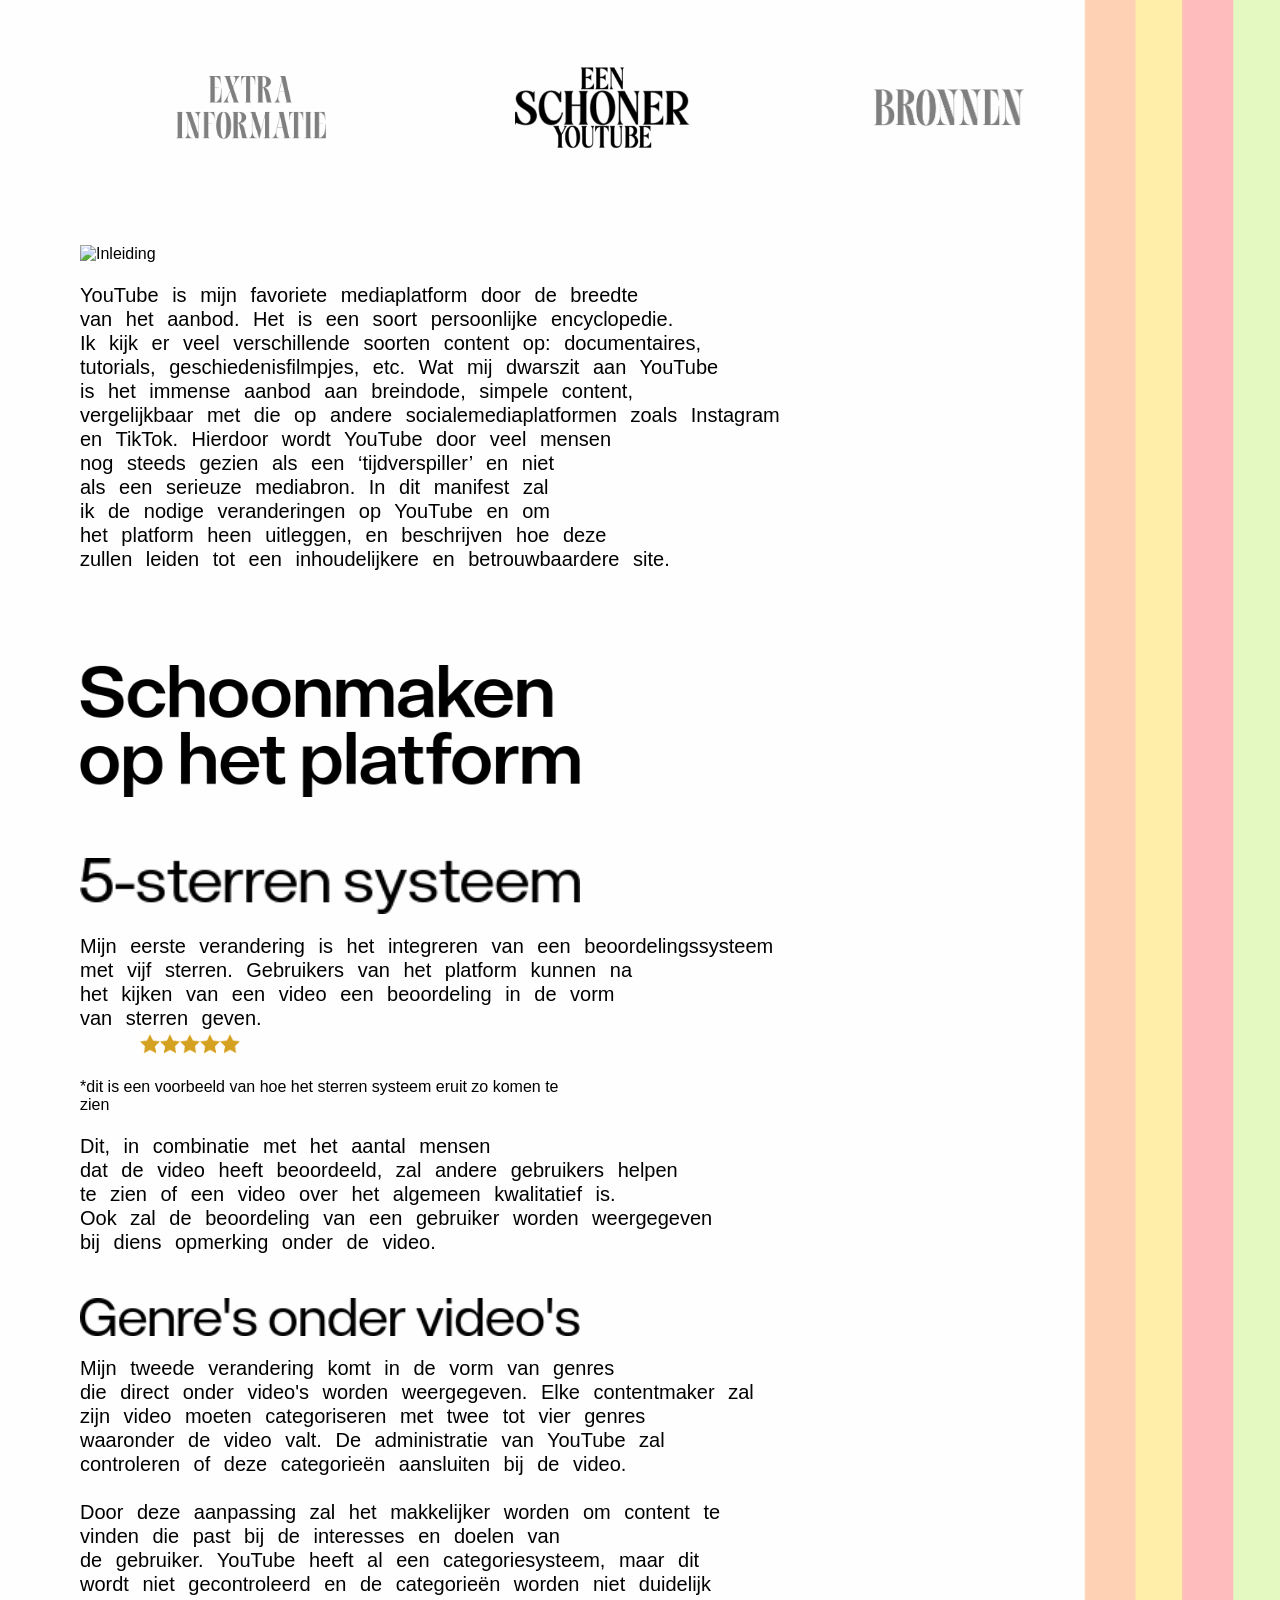
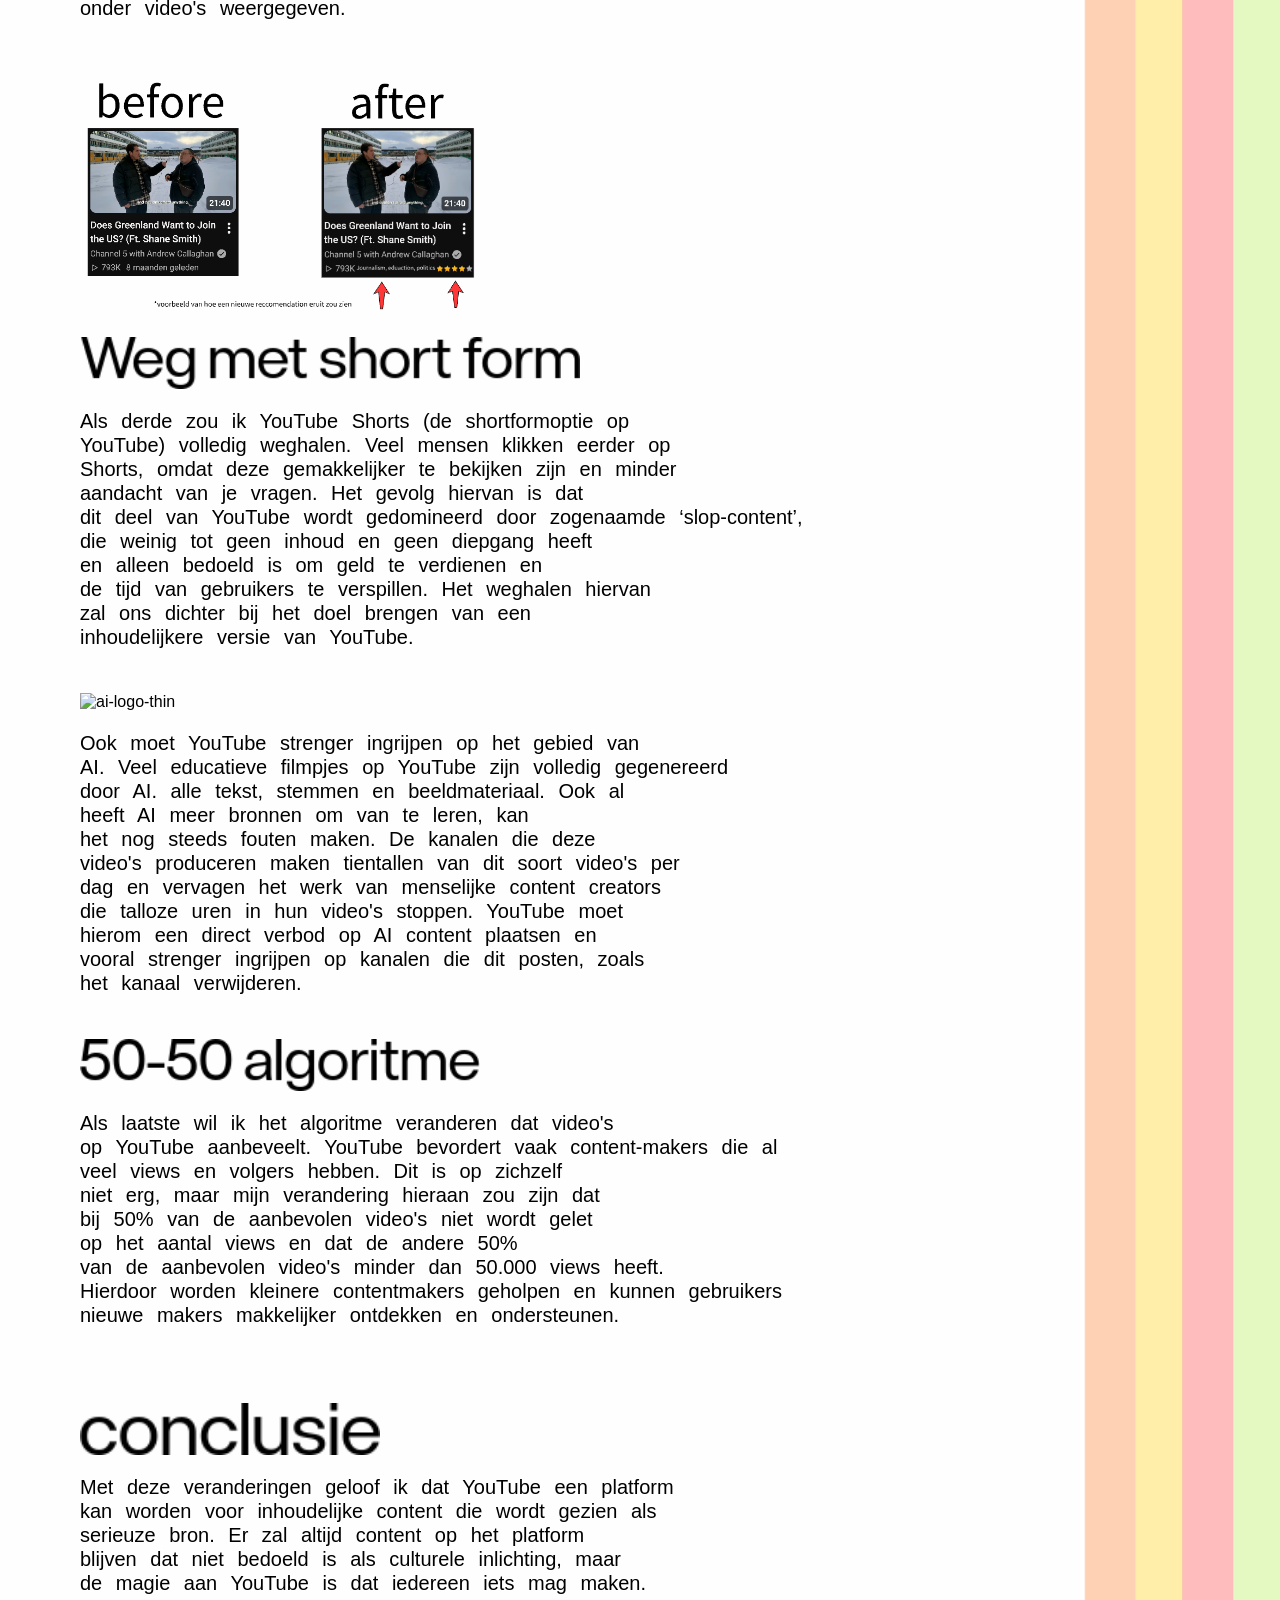
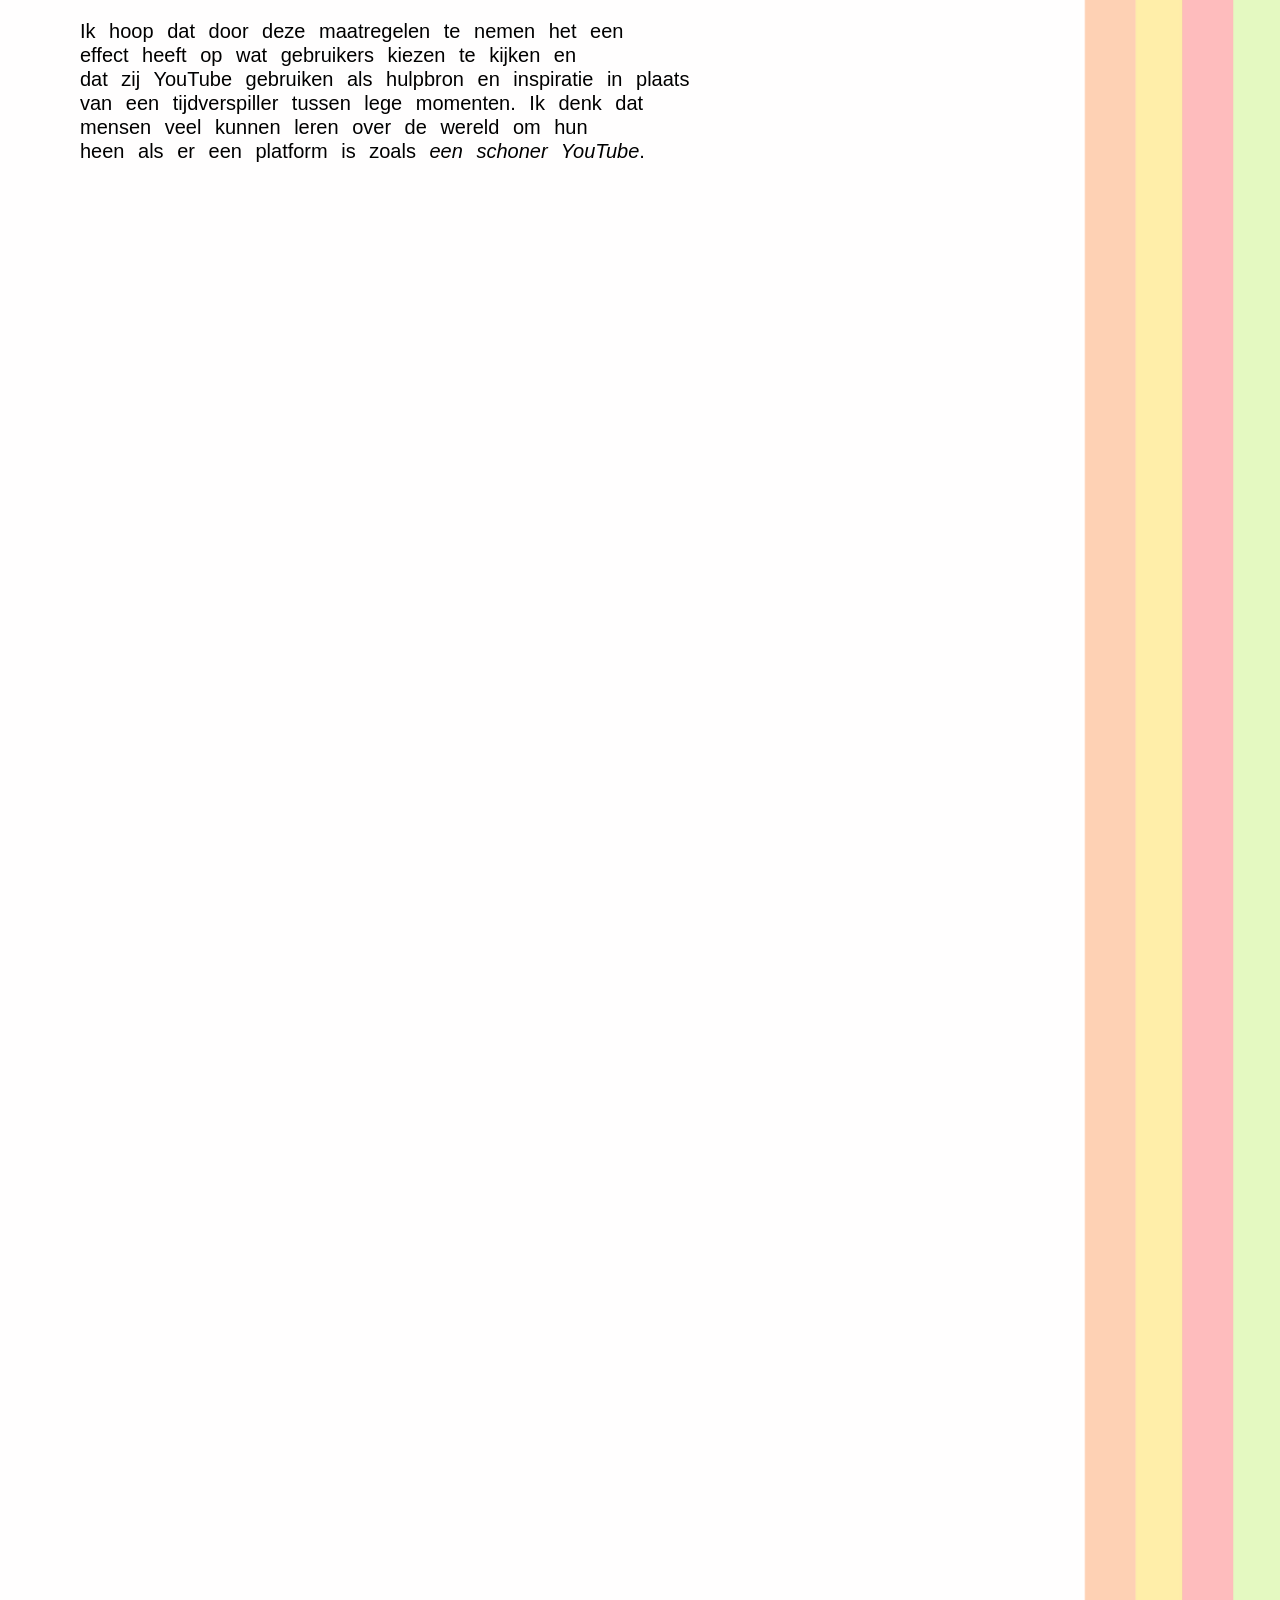
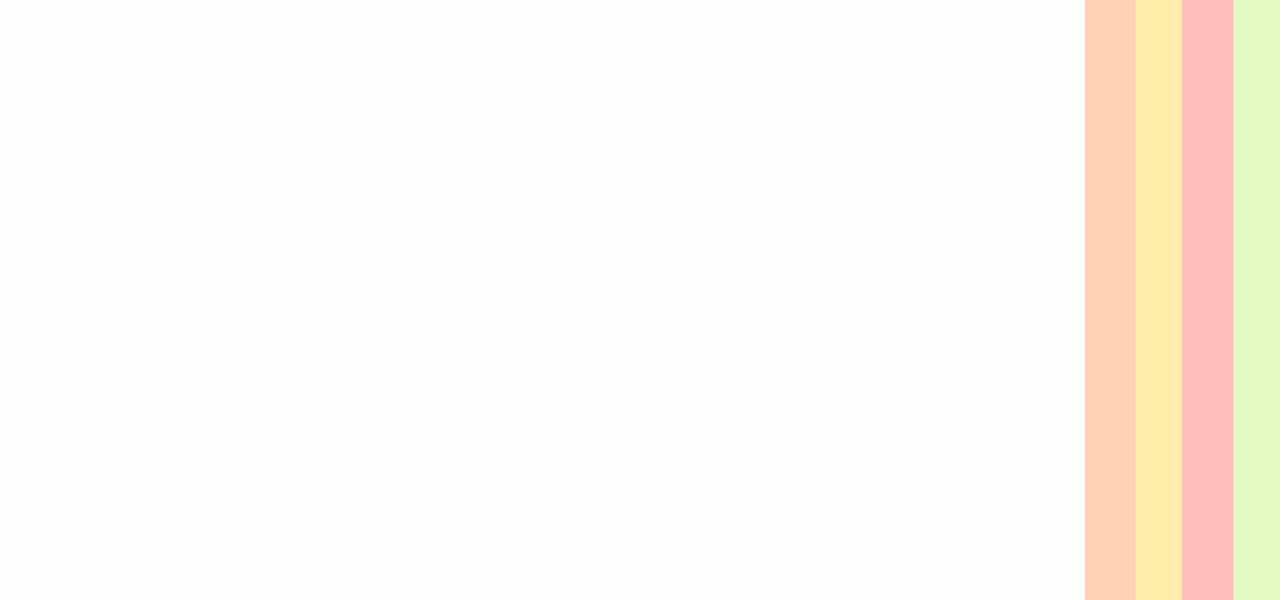
==== index.html @ d09ace18 "Add files via upload" ====
<!DOCTYPE html>
<html lang="nl">
<head>
    <meta charset="UTF-8">
    <meta name="viewport" content="width=device-width, initial-scale=1.0">
    <title>Een schoner YouTube</title>
<link rel="stylesheet" href="css/styles.css">
    
</head>
<body>
    
<a href="informatie.html"><img class="header-img nav-img" src="images/INFORMATIE.png" alt="Informatie"></a> 
<a href="index.html"> </a><img class="header-img logo" src="images/EEN SCHONER YOUTUBE LOGO HEADER.png" alt="Een schoner YouTube Logo">
<a href="bronnen.html"><img class="header-img nav-img" src="images/BRONNEN.png" alt="Bronnen"></a> 
<img class="kleurbalk" src="images/kleurbalk.jpg" alt="">

    <div><img class= "inleiding" src="images/inleiding.png" alt="Inleiding"></div> <!-- counted the words and looked at the word length to make sure all the lines were almost the same length -->
    <p class="general-tekst"> 
YouTube is mijn favoriete mediaplatform door de breedte<br>
van het aanbod. Het is een soort persoonlijke encyclopedie.<br>
Ik kijk er veel verschillende soorten content op: documentaires,<BR>
tutorials, geschiedenisfilmpjes, etc. Wat mij dwarszit aan YouTube<br>
is het immense aanbod aan breindode, simpele content,<br>
vergelijkbaar met die op andere socialemediaplatformen zoals Instagram<br>
en TikTok. Hierdoor wordt YouTube door veel mensen<br>
nog steeds gezien als een ‘tijdverspiller’ en niet<br>
als een serieuze mediabron. In dit manifest zal<BR>
ik de nodige veranderingen op YouTube en om<br>
het platform heen uitleggen, en beschrijven hoe deze<br>
zullen leiden tot een inhoudelijkere en betrouwbaardere site.
</p> <br><br><br>
    <div><img class= "kopjes" src="images/schoonmakenop.png" alt="schoonmakenop"> <br><br> <!--this head uses the same class as the others, i just made the others a bit smaller-->
    <img class= "kopjes" src="images/5-sterren-thin.png" alt="5-sterren-thin"></div>
     <p class="general-tekst">
Mijn eerste verandering is het integreren van een beoordelingssysteem<br>
met vijf sterren. Gebruikers van het platform kunnen na<br>
het kijken van een video een beoordeling in de vorm<br>
van sterren geven. <br><img class="sterren" src="images/5-sterren.png" alt="sterren">
<p class="extra-info-bij-sterren"> *dit is een voorbeeld van hoe het sterren systeem eruit zo komen te zien</p>
<p class="general-tekst">Dit, in combinatie met het aantal mensen<br>
dat de video heeft beoordeeld, zal andere gebruikers helpen<br>
te zien of een video over het algemeen kwalitatief is.<br>
Ook zal de beoordeling van een gebruiker worden weergegeven<br>
bij diens opmerking onder de video.<br><br> </p>
<img class= "kopjes" src="images/genres-logo-thin.png" alt="genres-logo-thin"></div>
<p class="general-tekst">Mijn tweede verandering komt in de vorm van genres<br>
die direct onder video's worden weergegeven. Elke contentmaker zal<br>
zijn video moeten categoriseren met twee tot vier genres<br>
waaronder de video valt. De administratie van YouTube zal<br>
controleren of deze categorieën aansluiten bij de video. <br><br>
Door deze aanpassing zal het makkelijker worden om content te<br>
vinden die past bij de interesses en doelen van<br>
de gebruiker. YouTube heeft al een categoriesysteem, maar dit<br>
wordt niet gecontroleerd en de categorieën worden niet duidelijk<br>
onder video's weergegeven.<br><br> </p>
<img class="thumbnail" src="images/before-after-thumbnail.png" alt="short-form-thumbnail">
<img class= "kopjes" src="images/short-form-logo-thin.png" alt="short-form-logo-thin"></div>
<p class="general-tekst">Als derde zou ik YouTube Shorts (de shortformoptie op<br>
YouTube) volledig weghalen. Veel mensen klikken eerder op<br>
Shorts, omdat deze gemakkelijker te bekijken zijn en minder<br>
aandacht van je vragen. Het gevolg hiervan is dat<br>
dit deel van YouTube wordt gedomineerd door zogenaamde ‘slop-content’,<br>
die weinig tot geen inhoud en geen diepgang heeft<br>
en alleen bedoeld is om geld te verdienen en<br>
de tijd van gebruikers te verspillen. Het weghalen hiervan<br>
zal ons dichter bij het doel brengen van een<br>
inhoudelijkere versie van YouTube.<br><br>
</p>
<img class= "kopjes2" src="images/ai-logo-thin.png" alt="ai-logo-thin"></div>
<p class="general-tekst"> Ook moet YouTube strenger ingrijpen op het gebied van<br>
AI. Veel educatieve filmpjes op YouTube zijn volledig gegenereerd<br>
door AI. alle tekst, stemmen en beeldmateriaal. Ook al<br>
heeft AI meer bronnen om van te leren, kan<br>
het nog steeds fouten maken. De kanalen die deze<br>
video's produceren maken tientallen van dit soort video's per<br>
dag en vervagen het werk van menselijke content creators<br>
die talloze uren in hun video's stoppen. YouTube moet<br>
hierom een direct verbod op AI content plaatsen en<br>
vooral strenger ingrijpen op kanalen die dit posten, zoals<br>
het kanaal verwijderen.<br><br> </p>
<img class= "kopjes3" src="images/50-50-logo-thin.png" alt="50-50-logo-thin"></div>
<p class="general-tekst"> Als laatste wil ik het algoritme veranderen dat video's<br>
op YouTube aanbeveelt. YouTube bevordert vaak content-makers die al<br>
veel views en volgers hebben. Dit is op zichzelf<br>
niet erg, maar mijn verandering hieraan zou zijn dat<br>
bij 50% van de aanbevolen video's niet wordt gelet<br>
op het aantal views en dat de andere 50%<br>
van de aanbevolen video's minder dan 50.000 views heeft.<br>
Hierdoor worden kleinere contentmakers geholpen en kunnen gebruikers<br>
nieuwe makers makkelijker ontdekken en ondersteunen.</p>
<BR><BR>
   <div><img class= "kopjes2" src="images/conclusie-logo-thin.png" alt="conclusie-logo-thin"></div>
     <p class="general-tekst">Met deze veranderingen geloof ik dat YouTube een platform<br>
kan worden voor inhoudelijke content die wordt gezien als<br>
serieuze bron. Er zal altijd content op het platform<br>
blijven dat niet bedoeld is als culturele inlichting, maar<br>
de magie aan YouTube is dat iedereen iets mag maken.<br><br>
Ik hoop dat door deze maatregelen te nemen het een <br>
effect heeft op wat gebruikers kiezen te kijken en<br>
dat zij YouTube gebruiken als hulpbron en inspiratie in plaats<br>
van een tijdverspiller tussen lege momenten. Ik denk dat<br>
mensen veel kunnen leren over de wereld om hun<br>
heen als er een platform is zoals <i>een schoner YouTube</i>.
        <br>
 <br>
  <br>
   <br>
   <a href="#top" class="arrow-link"><img class="arrow" src="images/arrow_up.png" alt="Arrow up"></a>
</body>
</html>
---- css/styles.css ----
body {
  background-color: #fffefe;  /* i didnt liekt the backrgound with the tekst to be fully white so i made it slightly off white */
  padding: 20px 100px 20px 20px; 
  margin: 0;
  text-align: center;
  font-family: 'Mulish', sans-serif;
  position: relative;
   cursor: url('../images/youtube-cursors.png') 0 0, auto; /*this the custom cursor i made*/
}
a, a img {
  cursor: url('../images/youtube-cursors.png') 0 0, pointer;
}
h1 {
  font-size: 50px;
  margin-top: 20px;
  margin-bottom: 20px;
}
.header-img {
  display: inline-block;
  vertical-align: middle;
  width: 200px;
  max-width: 200px;
  height: auto;
  margin: 30px 20px 80px;
  transition: transform 0.3s ease, opacity 0.3s ease;
}
.header-img:hover {
  transform: scale(1.1);
}
.nav-img {
  opacity: 0.5;
  width: 150px;
  max-width: 150px;
  margin: 30px 150px 80px;
}
.nav-img:hover {
  opacity: 1;
}
.kleurbalk {
  position: absolute;
  top: 0;
  right: 0;
  height: 600vh;
  width: 200px;
  z-index: 20;
  object-fit: fill;
}
.inleiding {
  display: block;
  margin-left: 60px;
  text-align: left;
  width: 200px;
  height: auto;
  transition: transform 0.3s ease;
  transform-origin: left center;
}
.kopjes {
  display: block;
  margin-top: 20px;
  margin-bottom: 5px;
  margin-left: 60px;
  text-align: left;
  width: 500px;
  height: auto;
  transition: transform 0.3s ease;
  transform-origin: left center;
}
.kopjes2 { /*this was for the header about ai, i made it samller because it was too big and the other headers were smaller*/
  display: block;
  margin-top: 20px;
  margin-bottom: 5px;
  margin-left: 60px;
  text-align: left;
  width: 300px;
  height: auto;
  transition: transform 0.3s ease;
  transform-origin: left center;
}
.kopjes3 { /*same as the one before but this was for the header about 50-50, i made it smaller because it was too big and the other headers were smaller*/
  display: block;
  margin-top: 20px;
  margin-bottom: 5px;
  margin-left: 60px;
  text-align: left;
  width: 400px;
  height: auto;
  transition: transform 0.3s ease;
  transform-origin: left center;
}
.kopjes:hover {
  transform: scale(1.05);
}
.kopjes2:hover {
  transform: scale(1.05);
}.kopjes3:hover {
  transform: scale(1.05);
}
.inleiding:hover {
  transform: scale(1.05);
}

.general-tekst {
  margin-left: 60px;
  line-height: 1.2;
  margin-top: 20px;
  margin-bottom: 20px;
  text-align: left;
  font-size: 20px;
  word-spacing: 0.4em;
  transition: transform 0.3s ease;
  transform-origin: left center;
}
.general-tekst:hover {
  transform: scale(1.01);
}
.sterren {
    display: block;
    margin-left: 60px;
    width: 100px;
    height: auto;
}
.thumbnail {
  display: block;
  margin-left: 60px;
  text-align: left;
  width: 400px;
  height: auto;
  transition: transform 0.3s ease;
  transform-origin: left center;
  
}
.thumbnail:hover {
  transform: scale(1.2);
}
.logo.fade {
  opacity: 0.5;
}

.logo.fade:hover {
  opacity: 1;
}
.nav-img.current {
  opacity: 1;
  cursor: default;
}
.arrow-link {
  display: block;
  text-decoration: none;
  cursor: pointer;
}
.arrow {
   display: block;
  margin-left: 1000px;
  text-align: right;
  width: 100px;
  height: auto;
  transition: transform 0.3s ease;
  transform-origin: left center;
  opacity: 0.5;
}
.arrow:hover{
    transform: scale(1.1);
     opacity: 1;
    
}
.extra-info-bij-sterren {
  display: block;
  margin-left: 60px;
  text-align: left;
  width: 500px;
  height: auto;
  transition: transform 0.3s ease;
  transform-origin: left center;
}
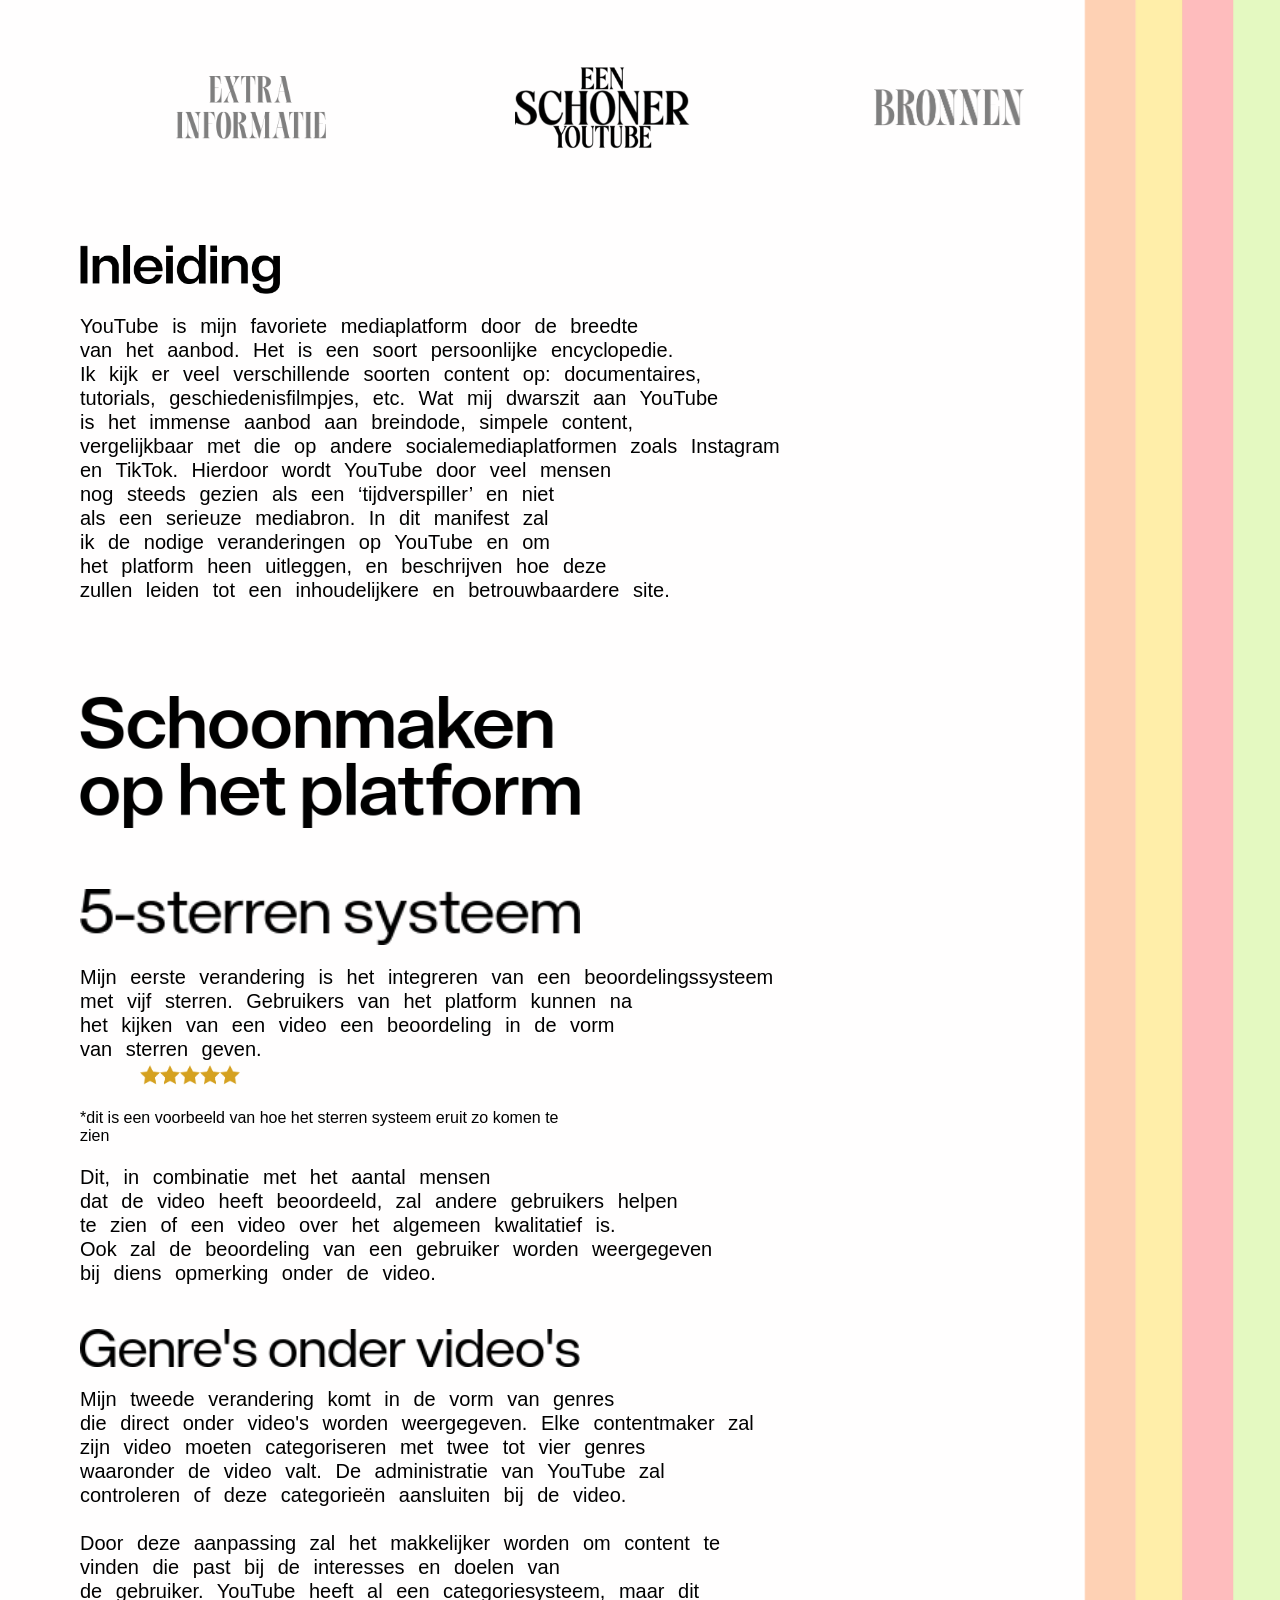
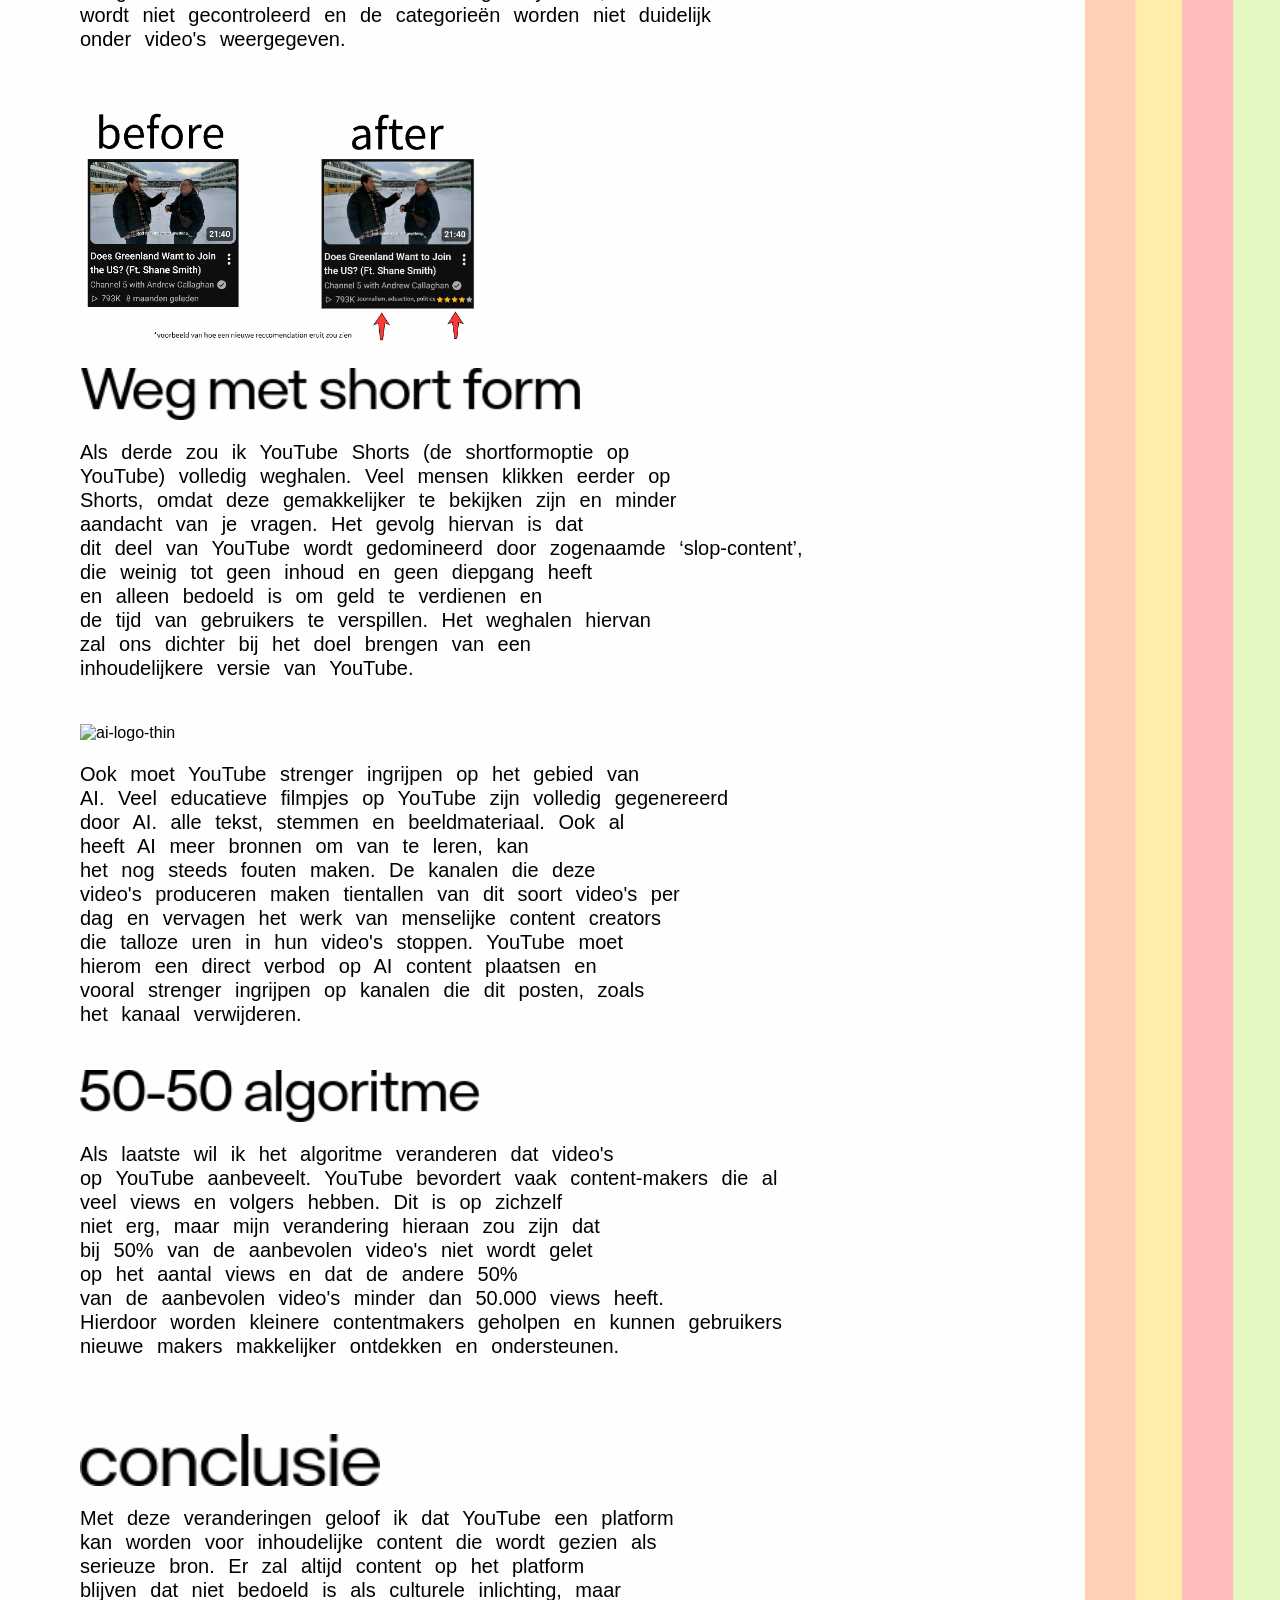
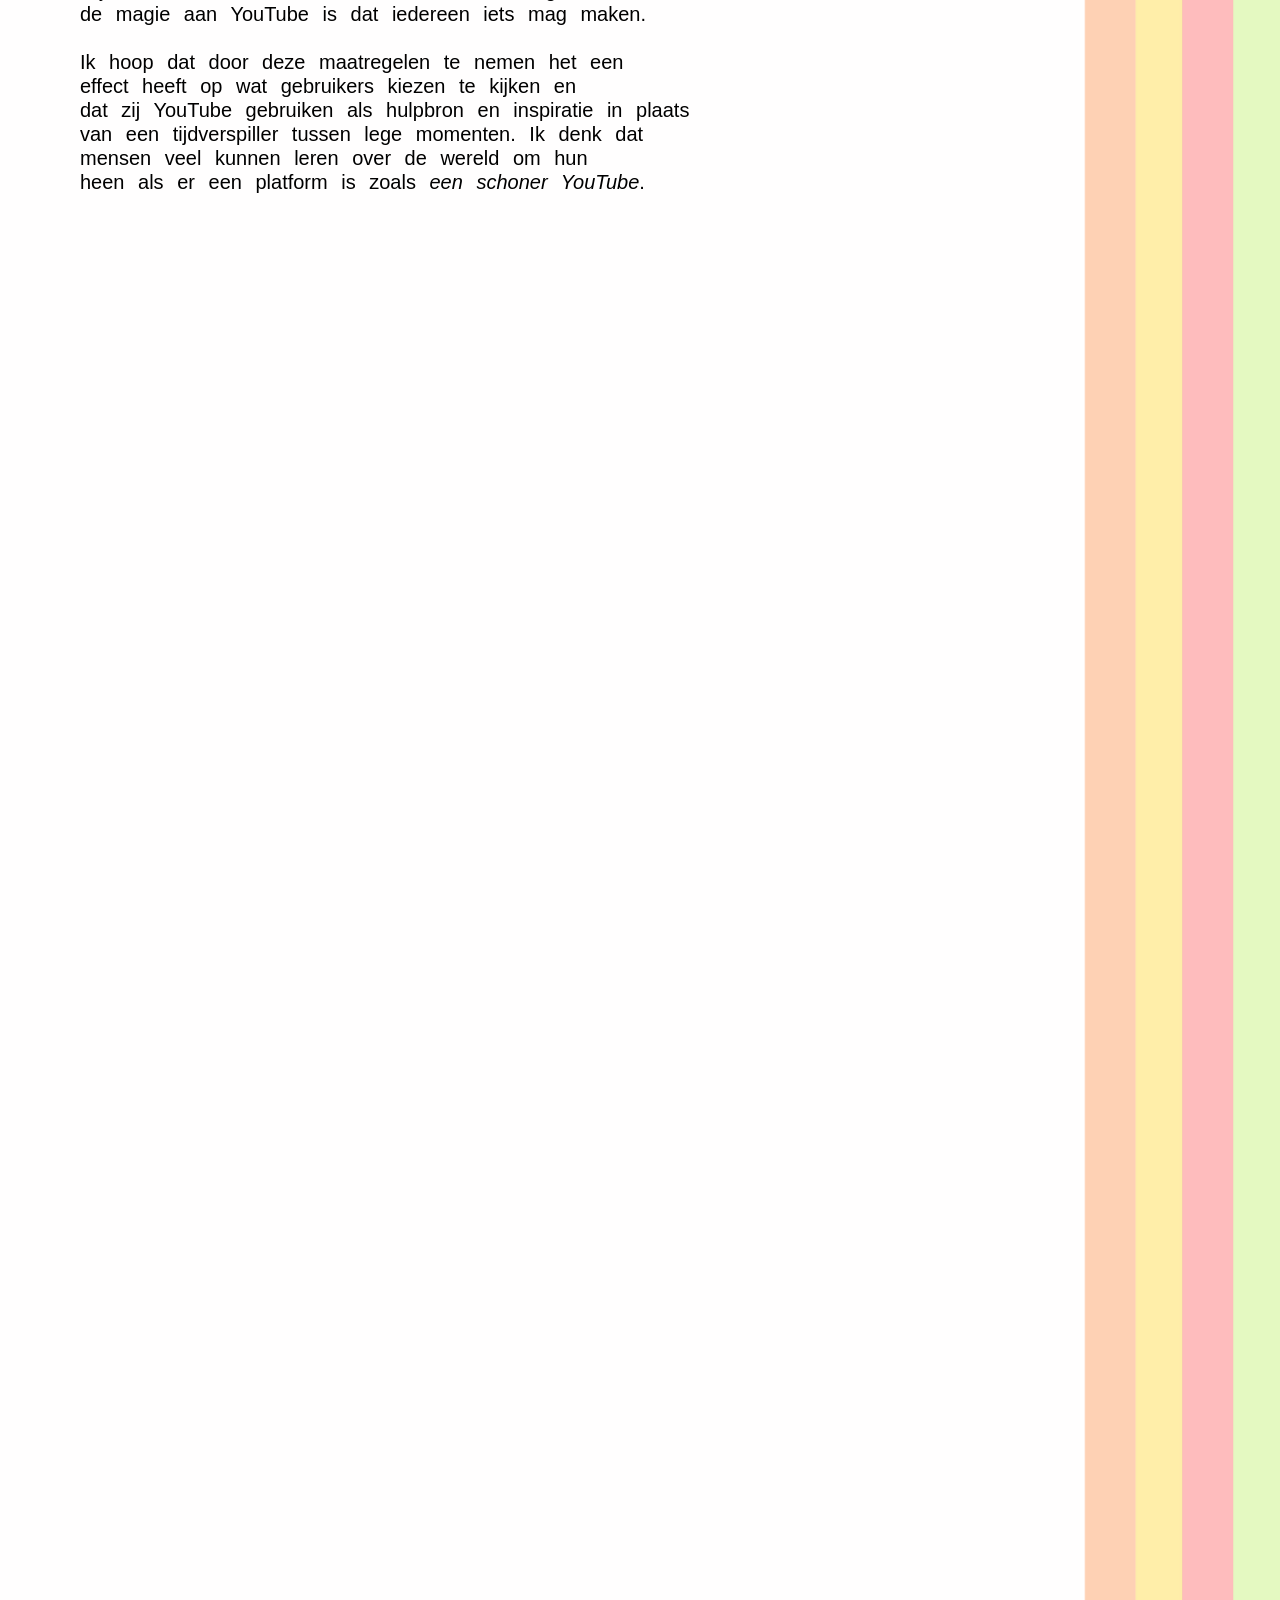
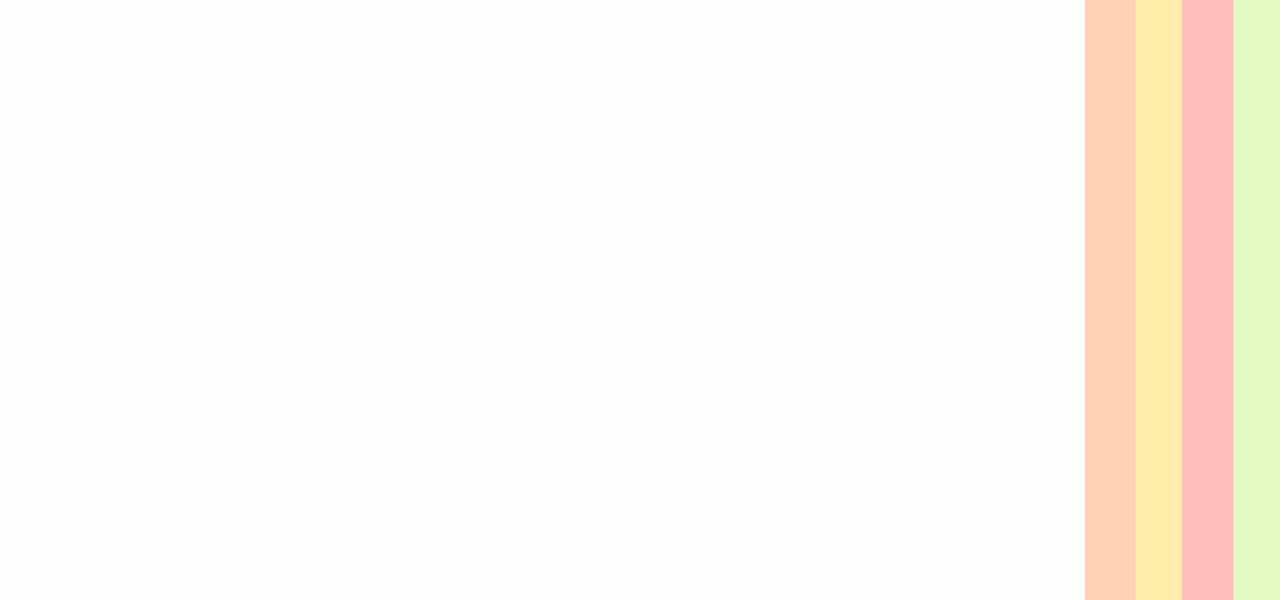
==== commit 44b2f49c: "Update image filenames to match casing" ====
--- a/index.html
+++ b/index.html
@@ -14,7 +14,7 @@
 <a href="bronnen.html"><img class="header-img nav-img" src="images/BRONNEN.png" alt="Bronnen"></a> 
 <img class="kleurbalk" src="images/kleurbalk.jpg" alt="">
 
-    <div><img class= "inleiding" src="images/inleiding.png" alt="Inleiding"></div> <!-- counted the words and looked at the word length to make sure all the lines were almost the same length -->
+    <div><img class= "inleiding" src="images/INLEIDING.png" alt="Inleiding"></div> <!-- counted the words and looked at the word length to make sure all the lines were almost the same length -->
     <p class="general-tekst"> 
 YouTube is mijn favoriete mediaplatform door de breedte<br>
 van het aanbod. Het is een soort persoonlijke encyclopedie.<br>
@@ -66,7 +66,7 @@
 zal ons dichter bij het doel brengen van een<br>
 inhoudelijkere versie van YouTube.<br><br>
 </p>
-<img class= "kopjes2" src="images/ai-logo-thin.png" alt="ai-logo-thin"></div>
+<img class= "kopjes2" src="/.images/AI-LOGO-THIN.png" alt="ai-logo-thin"></div>
 <p class="general-tekst"> Ook moet YouTube strenger ingrijpen op het gebied van<br>
 AI. Veel educatieve filmpjes op YouTube zijn volledig gegenereerd<br>
 door AI. alle tekst, stemmen en beeldmateriaal. Ook al<br>
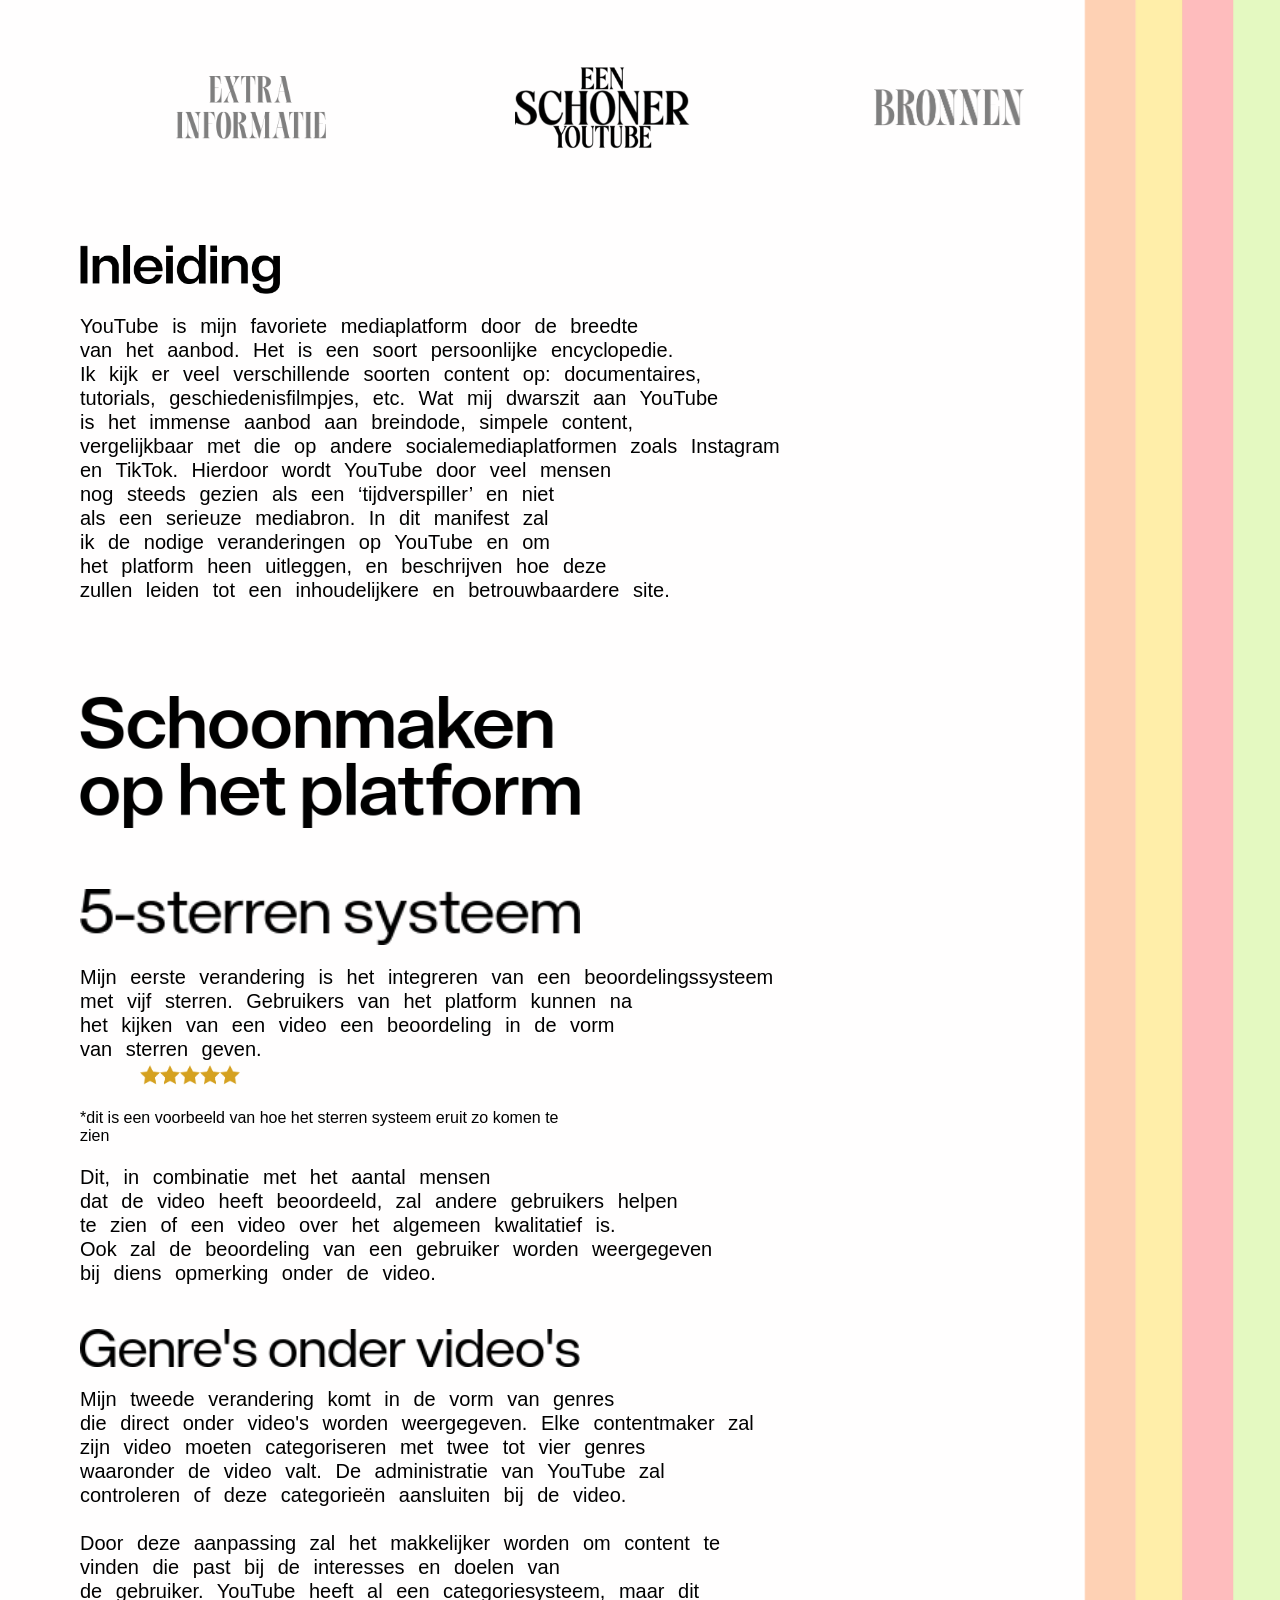
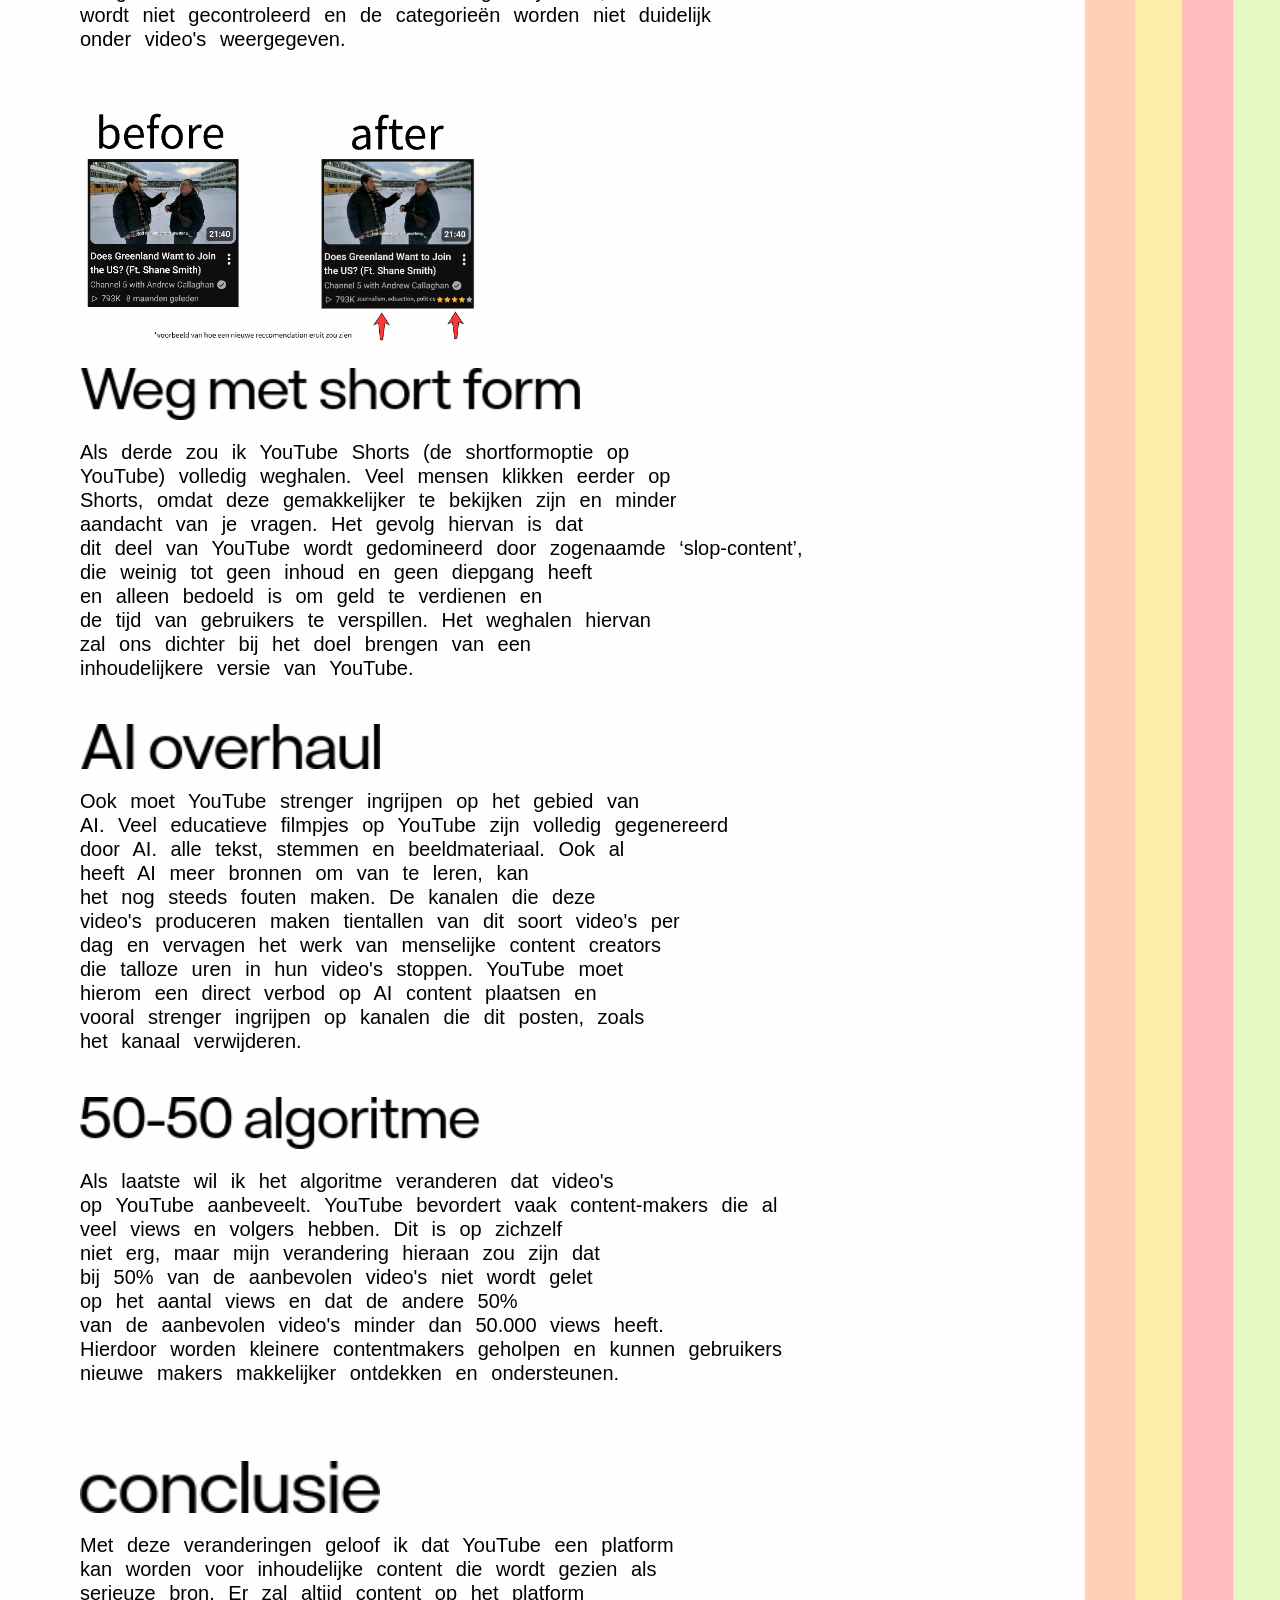
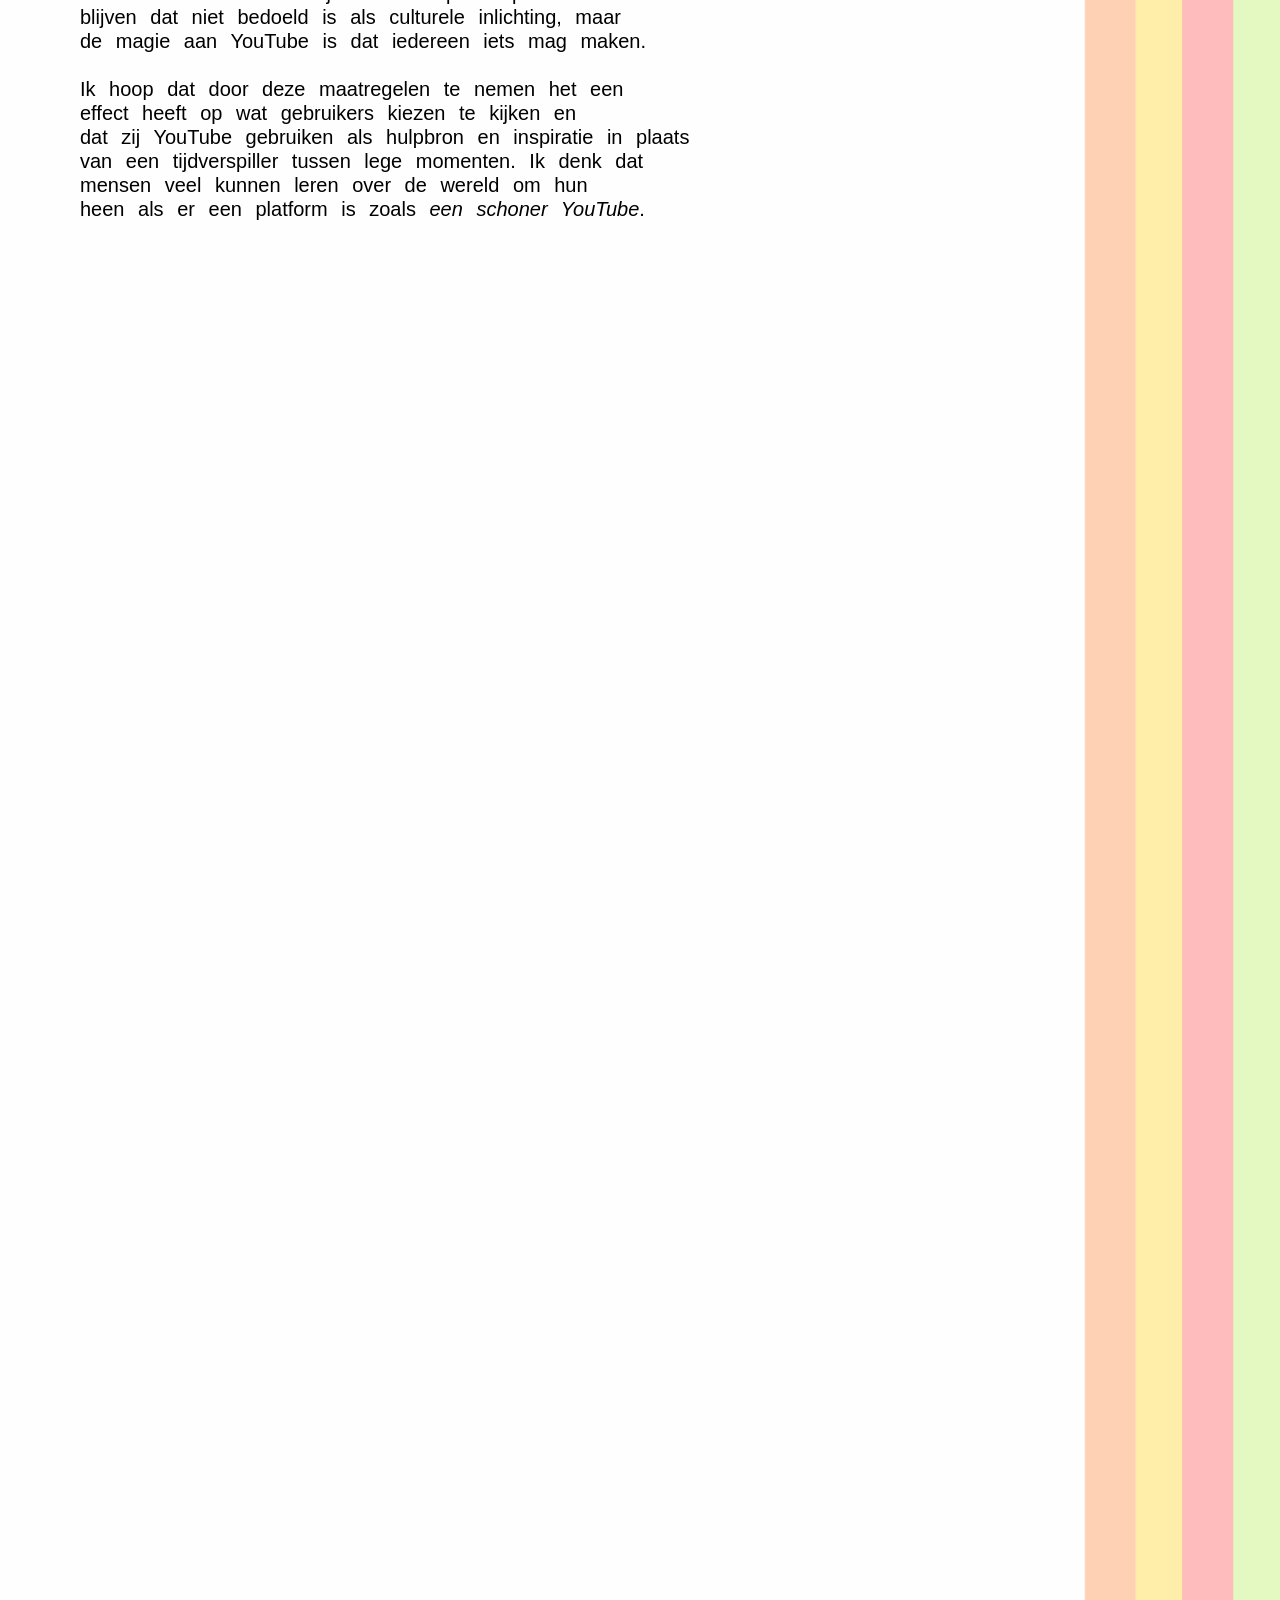
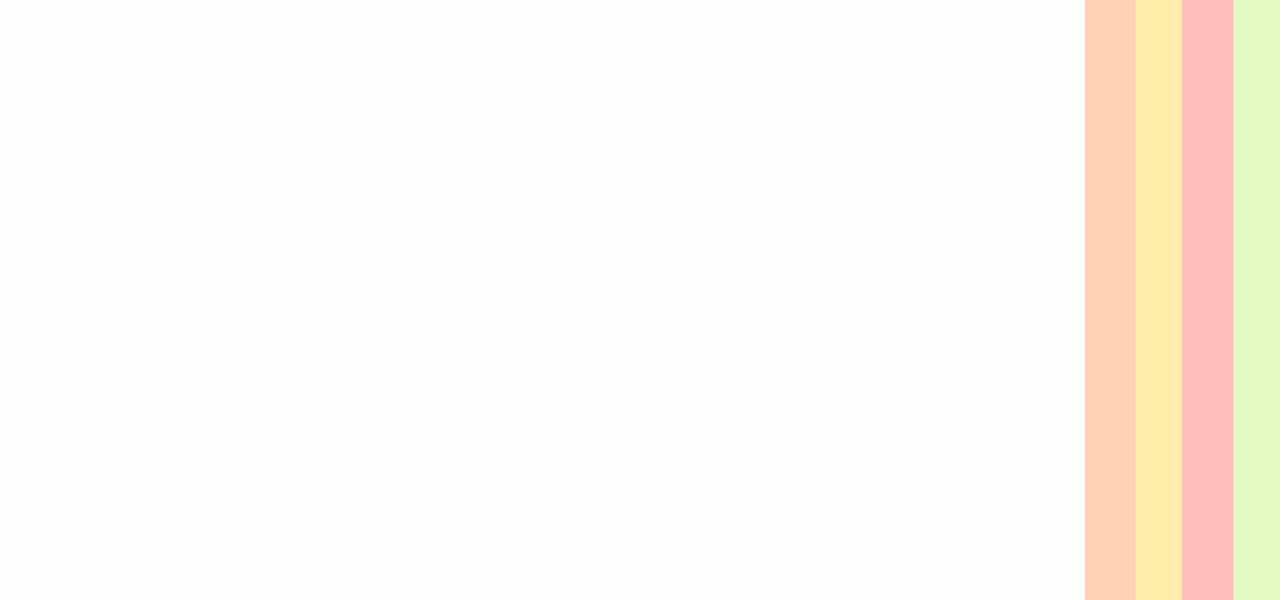
==== commit 6a8dc1e6: "Fix image source path in index.html" ====
--- a/index.html
+++ b/index.html
@@ -66,7 +66,7 @@
 zal ons dichter bij het doel brengen van een<br>
 inhoudelijkere versie van YouTube.<br><br>
 </p>
-<img class= "kopjes2" src="/.images/AI-LOGO-THIN.png" alt="ai-logo-thin"></div>
+<img class= "kopjes2" src="images/AI-LOGO-THIN.png" alt="ai-logo-thin"></div>
 <p class="general-tekst"> Ook moet YouTube strenger ingrijpen op het gebied van<br>
 AI. Veel educatieve filmpjes op YouTube zijn volledig gegenereerd<br>
 door AI. alle tekst, stemmen en beeldmateriaal. Ook al<br>
